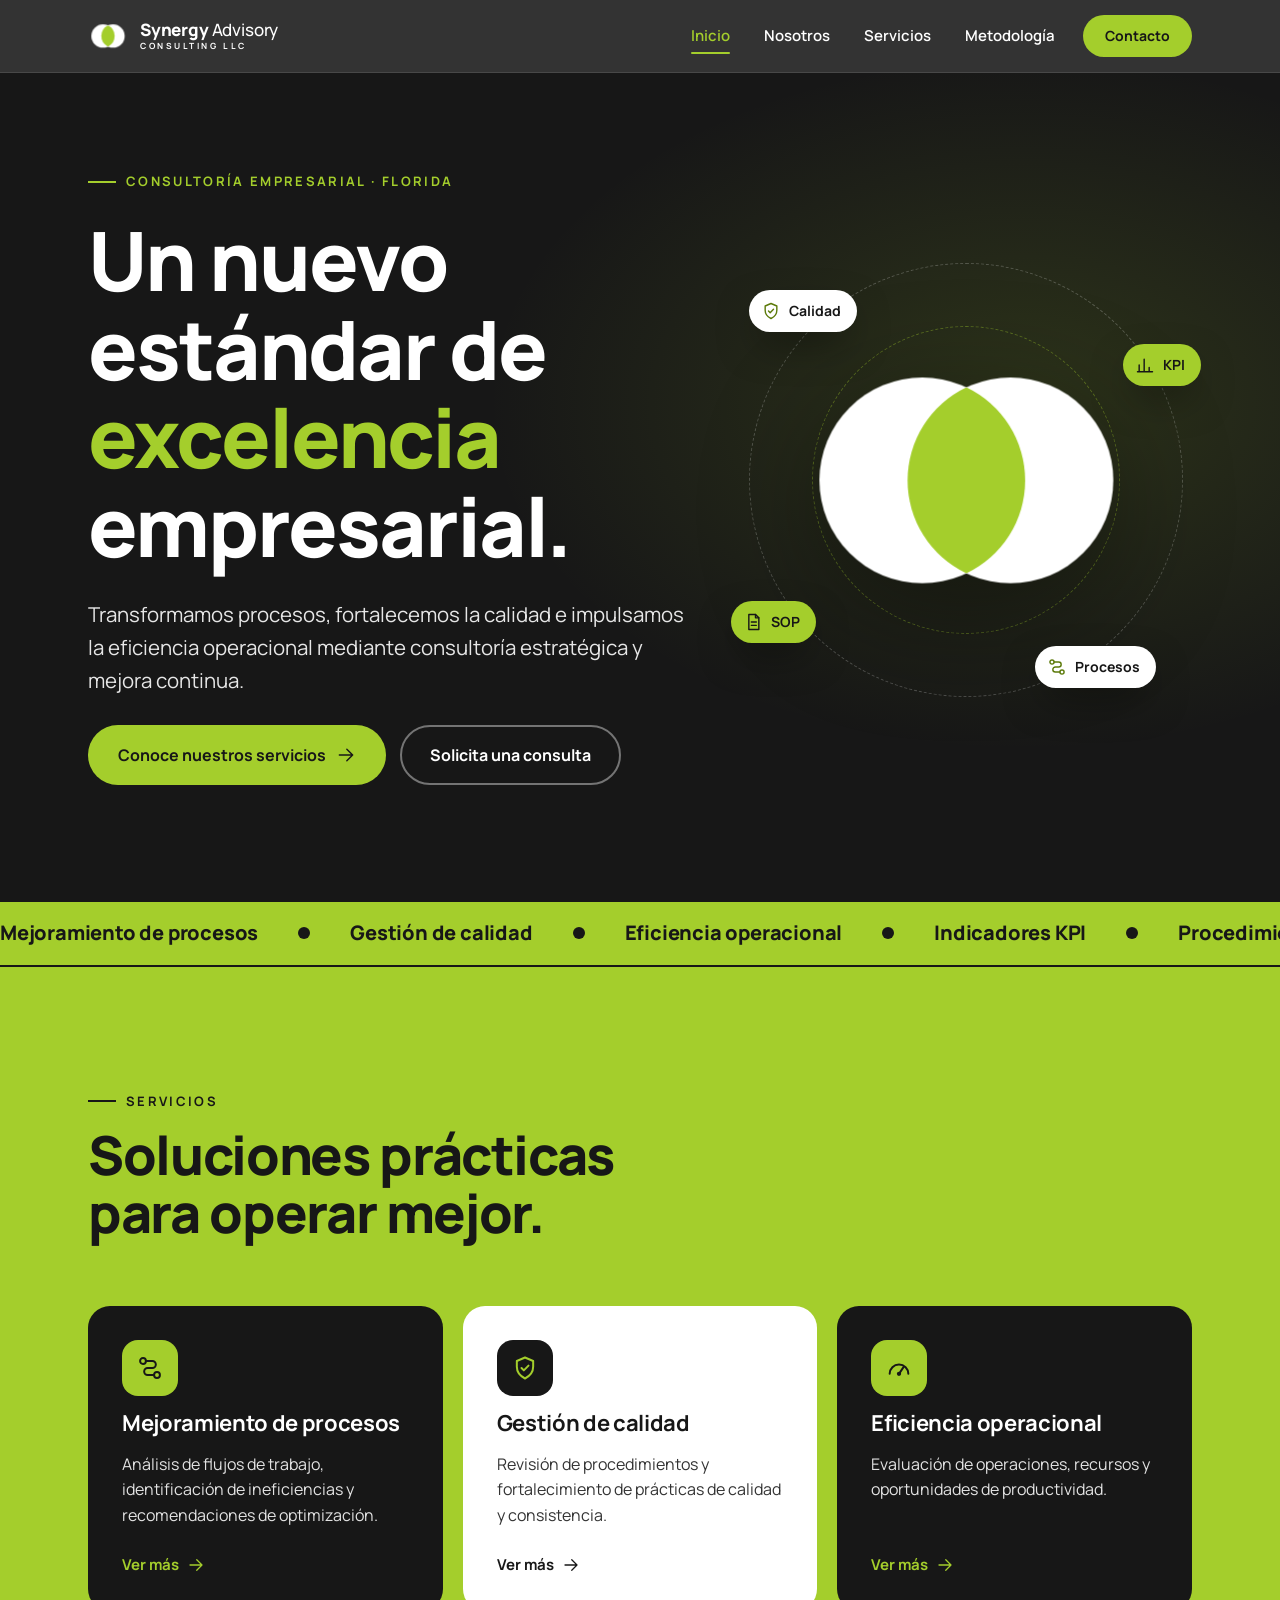
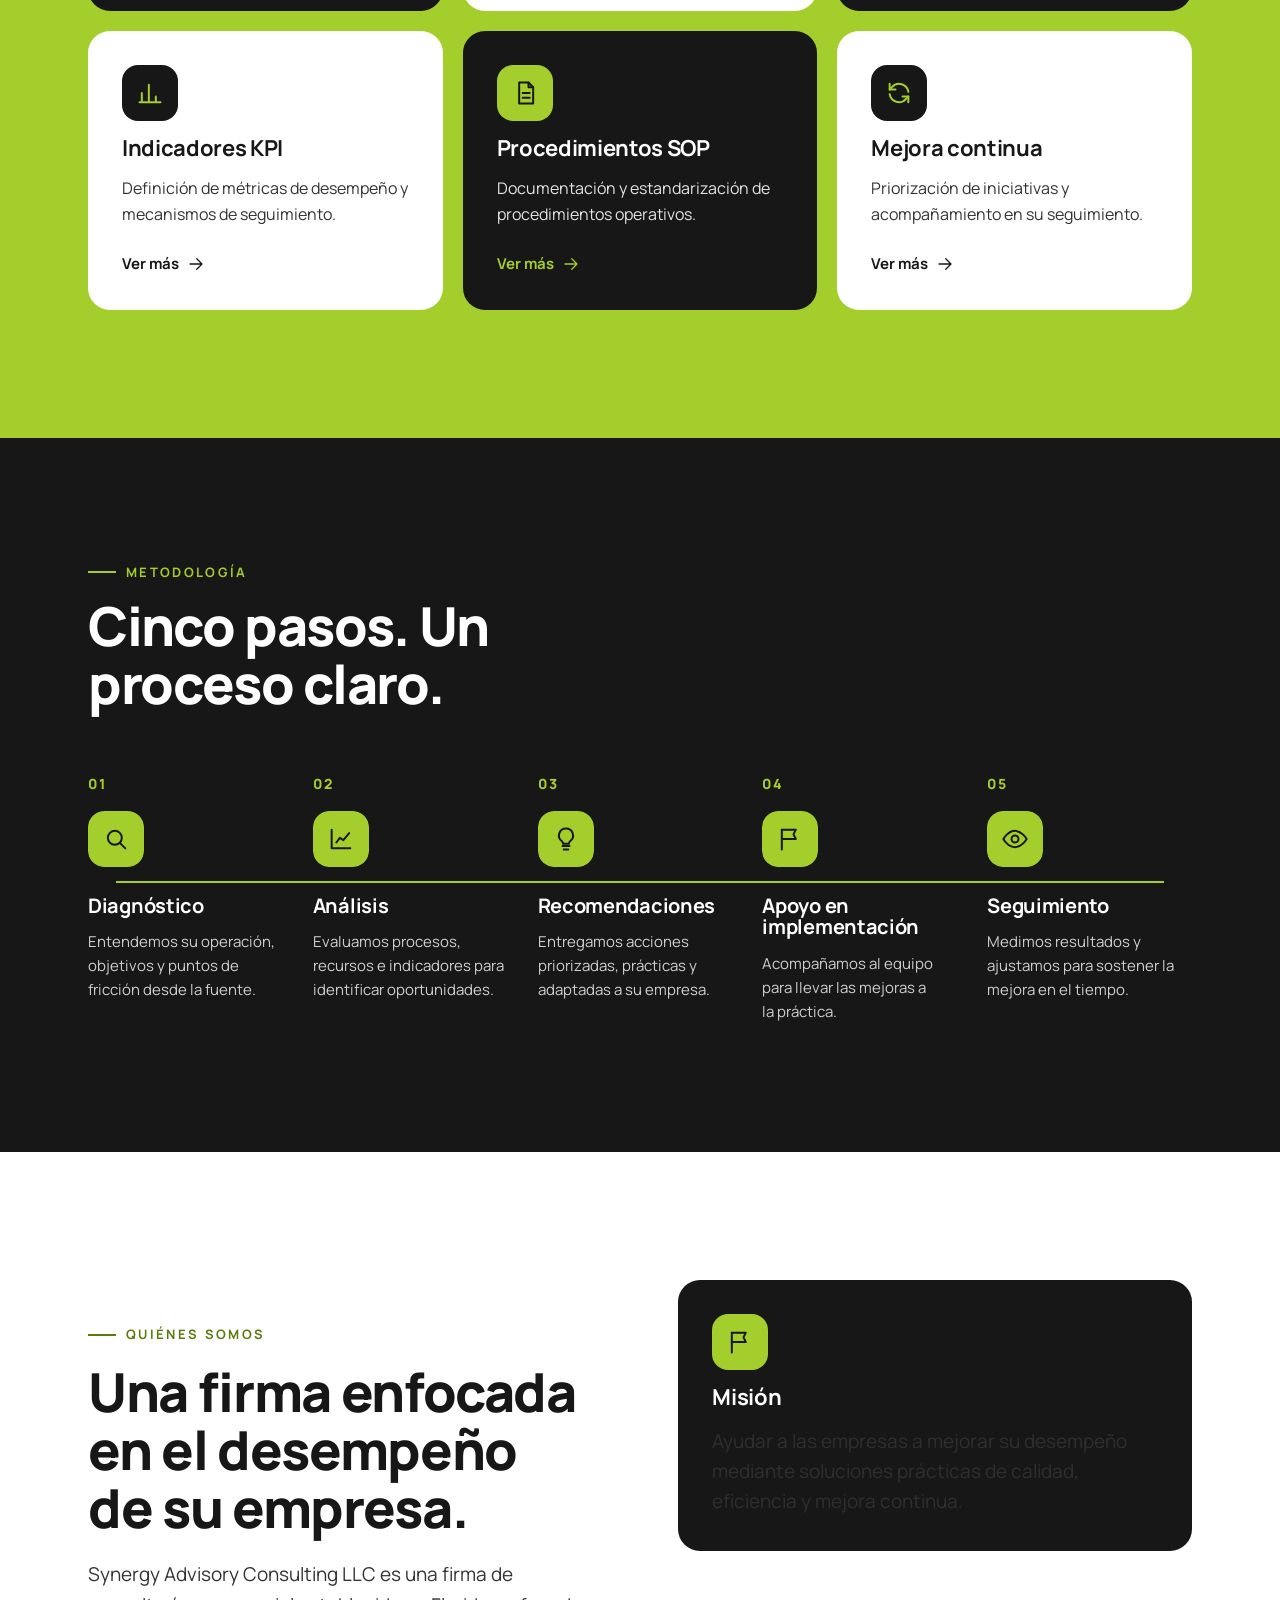
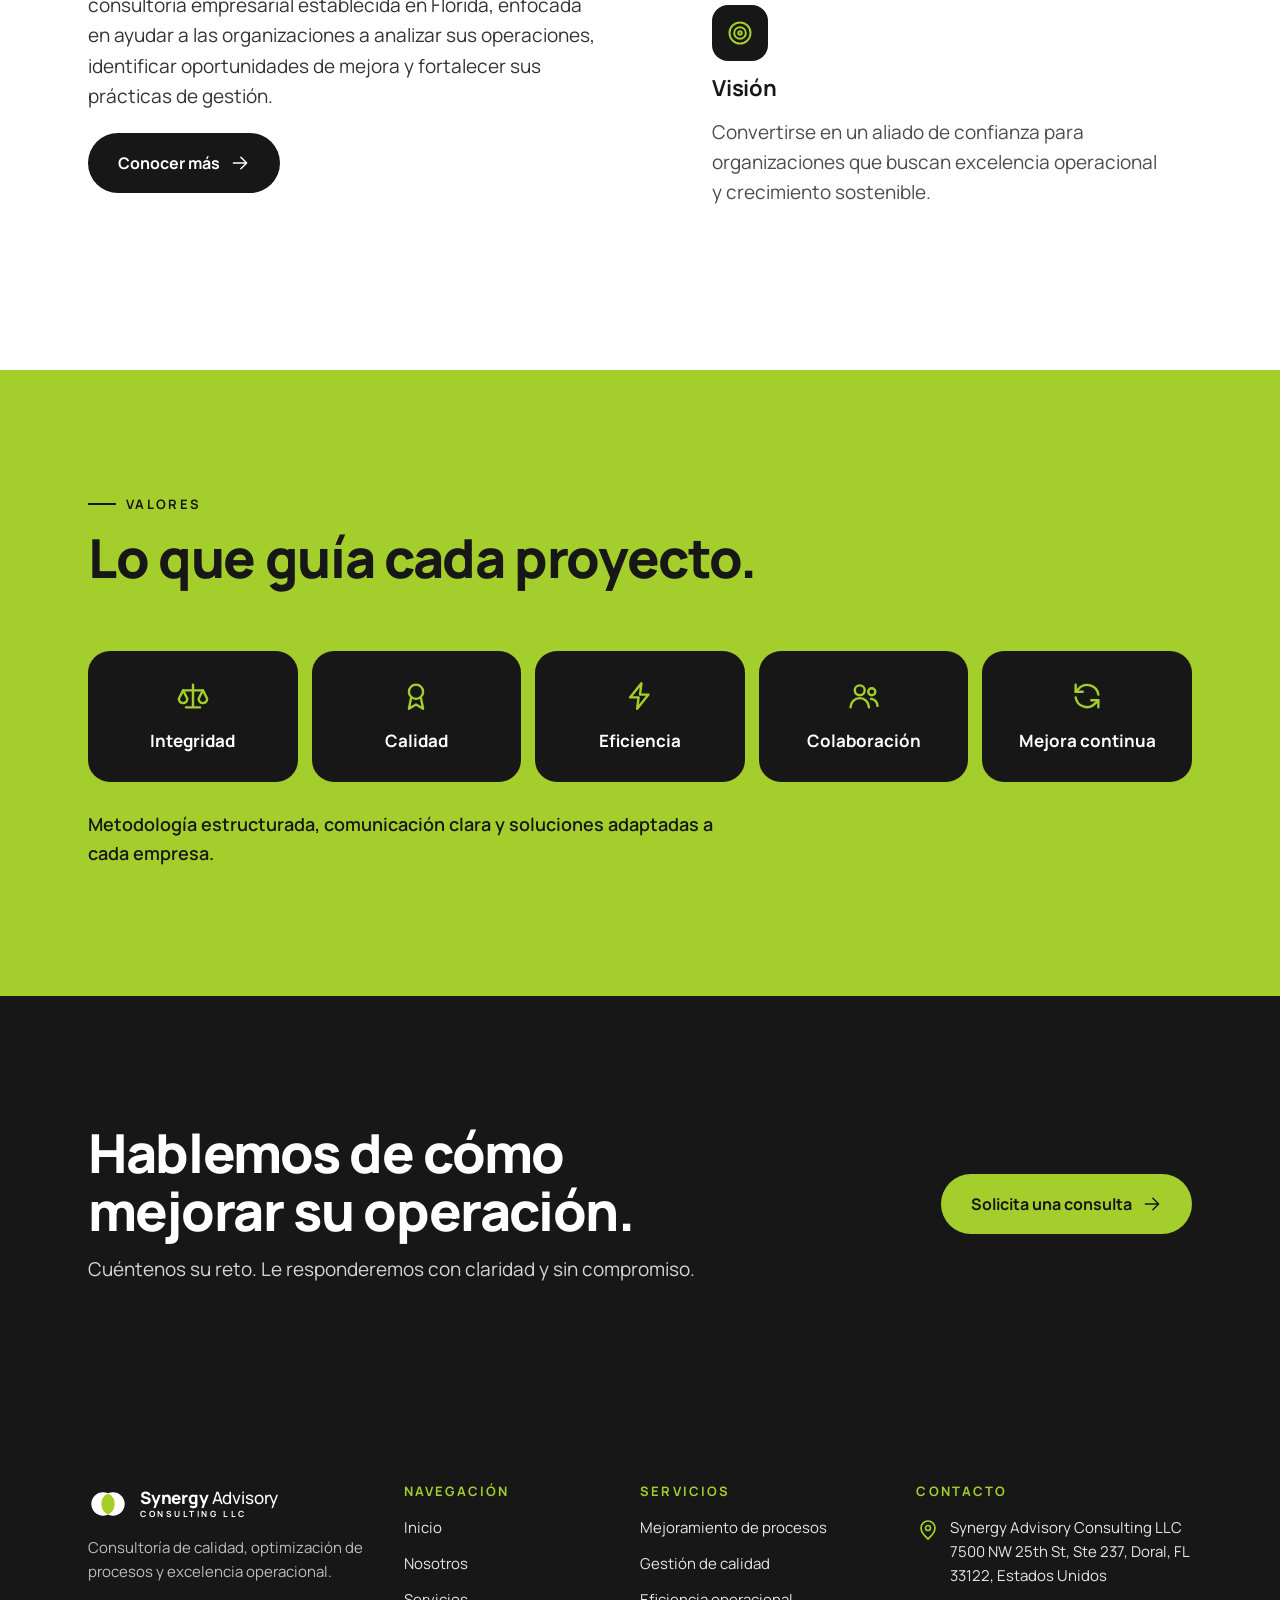
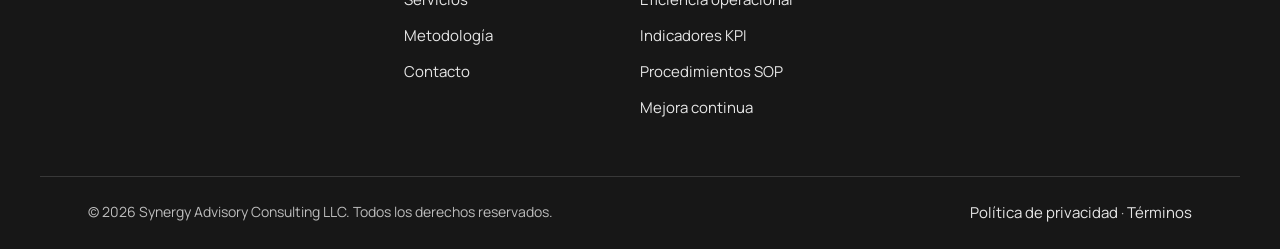
==== index.html @ b76e36ca "Add files via upload" ====
<!doctype html>
<html lang="es"><head><meta charset="utf-8"><meta name="viewport" content="width=device-width,initial-scale=1">
<title>Synergy Advisory Consulting LLC | Consultoría de calidad y excelencia operacional</title><meta name="description" content="Consultoría empresarial en Florida: mejora de procesos, gestión de calidad, KPI, SOP y eficiencia operacional.">
<meta property="og:title" content="Synergy Advisory Consulting LLC | Consultoría de calidad y excelencia operacional"><meta property="og:description" content="Consultoría empresarial en Florida: mejora de procesos, gestión de calidad, KPI, SOP y eficiencia operacional."><meta property="og:type" content="website"><meta property="og:locale" content="es_US"><meta name="theme-color" content="#171717">
<link rel="icon" href="assets/favicon.svg" type="image/svg+xml">
<link rel="preconnect" href="https://fonts.googleapis.com"><link rel="preconnect" href="https://fonts.gstatic.com" crossorigin>
<link rel="stylesheet" href="https://fonts.googleapis.com/css2?family=Manrope:wght@400;500;600;700;800&display=swap">
<link rel="stylesheet" href="css/styles.css"><script type="application/ld+json">{"@context":"https://schema.org","@type":"ProfessionalService","name":"Synergy Advisory Consulting LLC","description":"Consultoría de calidad, optimización de procesos y excelencia operacional.","address":{"@type":"PostalAddress","streetAddress":"7500 NW 25th St, Ste 237","addressLocality":"Doral","addressRegion":"FL","postalCode":"33122","addressCountry":"US"}}</script></head>
<body><a class="skip" href="#main">Saltar al contenido</a><header class="hd" id="hd"><div class="wrap hd-in"><a class="brand" href="index.html" aria-label="Synergy Advisory Consulting — Inicio"><svg class="lg anim" viewBox="0 0 48 48" aria-hidden="true"><circle class="c1" cx="18" cy="24" r="14"/><circle class="c2" cx="30" cy="24" r="14"/><path class="lens" d="M24 11.35A14 14 0 0 1 24 36.65A14 14 0 0 1 24 11.35Z"/></svg><span class="bt"><b>Synergy <i>Advisory</i></b><small>CONSULTING LLC</small></span></a><nav class="nav" id="nav" aria-label="Principal"><a href="index.html" class="on" aria-current="page">Inicio</a><a href="nosotros.html">Nosotros</a><a href="servicios.html">Servicios</a><a href="metodologia.html">Metodología</a><a class="btn lime sm" href="contacto.html">Contacto</a></nav><button class="burger" id="burger" aria-label="Abrir menú" aria-expanded="false" aria-controls="nav"><span></span><span></span></button></div></header><main id="main">
<section class="hero"><div class="wrap hero-g"><div><span class="eyebrow rv">Consultoría empresarial · Florida</span><h1 class="rv" style="--d:80ms">Un nuevo estándar de <em>excelencia</em> empresarial.</h1><p class="lead rv" style="--d:160ms">Transformamos procesos, fortalecemos la calidad e impulsamos la eficiencia operacional mediante consultoría estratégica y mejora continua.</p><div class="btns rv" style="--d:240ms"><a class="btn lime" href="servicios.html">Conoce nuestros servicios <svg class="ic" viewBox="0 0 24 24" fill="none" stroke="currentColor" stroke-width="1.7" stroke-linecap="round" stroke-linejoin="round" aria-hidden="true"><path d="M4 12h16M13 5l7 7-7 7"/></svg></a><a class="btn line" href="contacto.html">Solicita una consulta</a></div></div>
<div class="stage" aria-hidden="true"><div class="ring r1"></div><div class="ring r2"></div><svg class="lg anim big" viewBox="0 0 48 48" aria-hidden="true"><circle class="c1" cx="18" cy="24" r="14"/><circle class="c2" cx="30" cy="24" r="14"/><path class="lens" d="M24 11.35A14 14 0 0 1 24 36.65A14 14 0 0 1 24 11.35Z"/></svg><span class="chip a"><svg class="ic" viewBox="0 0 24 24" fill="none" stroke="currentColor" stroke-width="1.7" stroke-linecap="round" stroke-linejoin="round" aria-hidden="true"><path d="M12 3l7 3v5c0 4.5-3 8-7 10-4-2-7-5.5-7-10V6z"/><path d="M9 12l2 2 4-4"/></svg>Calidad</span><span class="chip b"><svg class="ic" viewBox="0 0 24 24" fill="none" stroke="currentColor" stroke-width="1.7" stroke-linecap="round" stroke-linejoin="round" aria-hidden="true"><path d="M5 20v-8M11 20V5M17 20v-5M3 20h18"/></svg>KPI</span><span class="chip c"><svg class="ic" viewBox="0 0 24 24" fill="none" stroke="currentColor" stroke-width="1.7" stroke-linecap="round" stroke-linejoin="round" aria-hidden="true"><path d="M7 3h8l4 4v14H7z"/><path d="M15 3v4h4M10 12h6M10 16h6"/></svg>SOP</span><span class="chip d"><svg class="ic" viewBox="0 0 24 24" fill="none" stroke="currentColor" stroke-width="1.7" stroke-linecap="round" stroke-linejoin="round" aria-hidden="true"><circle cx="6" cy="6" r="2.5"/><circle cx="18" cy="18" r="2.5"/><path d="M8.5 6H14a3 3 0 0 1 0 6h-4a3 3 0 0 0 0 6h5.5"/></svg>Procesos</span></div></div></section>
<div class="marq" aria-hidden="true"><div class="mt"><span>Mejoramiento de procesos</span><span>Gestión de calidad</span><span>Eficiencia operacional</span><span>Indicadores KPI</span><span>Procedimientos SOP</span><span>Mejora continua</span><span>Mejoramiento de procesos</span><span>Gestión de calidad</span><span>Eficiencia operacional</span><span>Indicadores KPI</span><span>Procedimientos SOP</span><span>Mejora continua</span></div></div>
<section class="sec lime"><div class="wrap"><div class="sh"><span class="eyebrow ink rv">Servicios</span><h2 class="rv" style="--d:70ms">Soluciones prácticas para operar mejor.</h2></div><div class="grid"><a href="servicios.html#process" class="card k rv" style="--d:0ms"><span class="ibox"><svg class="ic" viewBox="0 0 24 24" fill="none" stroke="currentColor" stroke-width="1.7" stroke-linecap="round" stroke-linejoin="round" aria-hidden="true"><circle cx="6" cy="6" r="2.5"/><circle cx="18" cy="18" r="2.5"/><path d="M8.5 6H14a3 3 0 0 1 0 6h-4a3 3 0 0 0 0 6h5.5"/></svg></span><h3>Mejoramiento de procesos</h3><p>Análisis de flujos de trabajo, identificación de ineficiencias y recomendaciones de optimización.</p><span class="more">Ver más <svg class="ic" viewBox="0 0 24 24" fill="none" stroke="currentColor" stroke-width="1.7" stroke-linecap="round" stroke-linejoin="round" aria-hidden="true"><path d="M4 12h16M13 5l7 7-7 7"/></svg></span></a><a href="servicios.html#quality" class="card w rv" style="--d:70ms"><span class="ibox"><svg class="ic" viewBox="0 0 24 24" fill="none" stroke="currentColor" stroke-width="1.7" stroke-linecap="round" stroke-linejoin="round" aria-hidden="true"><path d="M12 3l7 3v5c0 4.5-3 8-7 10-4-2-7-5.5-7-10V6z"/><path d="M9 12l2 2 4-4"/></svg></span><h3>Gestión de calidad</h3><p>Revisión de procedimientos y fortalecimiento de prácticas de calidad y consistencia.</p><span class="more">Ver más <svg class="ic" viewBox="0 0 24 24" fill="none" stroke="currentColor" stroke-width="1.7" stroke-linecap="round" stroke-linejoin="round" aria-hidden="true"><path d="M4 12h16M13 5l7 7-7 7"/></svg></span></a><a href="servicios.html#efficiency" class="card k rv" style="--d:140ms"><span class="ibox"><svg class="ic" viewBox="0 0 24 24" fill="none" stroke="currentColor" stroke-width="1.7" stroke-linecap="round" stroke-linejoin="round" aria-hidden="true"><path d="M4 17a8 8 0 1 1 16 0"/><path d="M12 17l4-6"/><circle cx="12" cy="17" r="1"/></svg></span><h3>Eficiencia operacional</h3><p>Evaluación de operaciones, recursos y oportunidades de productividad.</p><span class="more">Ver más <svg class="ic" viewBox="0 0 24 24" fill="none" stroke="currentColor" stroke-width="1.7" stroke-linecap="round" stroke-linejoin="round" aria-hidden="true"><path d="M4 12h16M13 5l7 7-7 7"/></svg></span></a><a href="servicios.html#kpi" class="card w rv" style="--d:210ms"><span class="ibox"><svg class="ic" viewBox="0 0 24 24" fill="none" stroke="currentColor" stroke-width="1.7" stroke-linecap="round" stroke-linejoin="round" aria-hidden="true"><path d="M5 20v-8M11 20V5M17 20v-5M3 20h18"/></svg></span><h3>Indicadores KPI</h3><p>Definición de métricas de desempeño y mecanismos de seguimiento.</p><span class="more">Ver más <svg class="ic" viewBox="0 0 24 24" fill="none" stroke="currentColor" stroke-width="1.7" stroke-linecap="round" stroke-linejoin="round" aria-hidden="true"><path d="M4 12h16M13 5l7 7-7 7"/></svg></span></a><a href="servicios.html#sop" class="card k rv" style="--d:280ms"><span class="ibox"><svg class="ic" viewBox="0 0 24 24" fill="none" stroke="currentColor" stroke-width="1.7" stroke-linecap="round" stroke-linejoin="round" aria-hidden="true"><path d="M7 3h8l4 4v14H7z"/><path d="M15 3v4h4M10 12h6M10 16h6"/></svg></span><h3>Procedimientos SOP</h3><p>Documentación y estandarización de procedimientos operativos.</p><span class="more">Ver más <svg class="ic" viewBox="0 0 24 24" fill="none" stroke="currentColor" stroke-width="1.7" stroke-linecap="round" stroke-linejoin="round" aria-hidden="true"><path d="M4 12h16M13 5l7 7-7 7"/></svg></span></a><a href="servicios.html#loop" class="card w rv" style="--d:350ms"><span class="ibox"><svg class="ic" viewBox="0 0 24 24" fill="none" stroke="currentColor" stroke-width="1.7" stroke-linecap="round" stroke-linejoin="round" aria-hidden="true"><path d="M20 11a8 8 0 0 0-14-4L4 9"/><path d="M4 4v5h5"/><path d="M4 13a8 8 0 0 0 14 4l2-2"/><path d="M20 20v-5h-5"/></svg></span><h3>Mejora continua</h3><p>Priorización de iniciativas y acompañamiento en su seguimiento.</p><span class="more">Ver más <svg class="ic" viewBox="0 0 24 24" fill="none" stroke="currentColor" stroke-width="1.7" stroke-linecap="round" stroke-linejoin="round" aria-hidden="true"><path d="M4 12h16M13 5l7 7-7 7"/></svg></span></a></div></div></section>
<section class="sec ink"><div class="wrap"><div class="sh"><span class="eyebrow rv">Metodología</span><h2 class="rv" style="--d:70ms">Cinco pasos. Un proceso claro.</h2></div><ol class="steps"><li class="step rv" style="--d:0ms"><span class="sn">01</span><span class="ibox"><svg class="ic" viewBox="0 0 24 24" fill="none" stroke="currentColor" stroke-width="1.7" stroke-linecap="round" stroke-linejoin="round" aria-hidden="true"><circle cx="11" cy="11" r="6"/><path d="M20 20l-4.5-4.5"/></svg></span><h3>Diagnóstico</h3><p>Entendemos su operación, objetivos y puntos de fricción desde la fuente.</p></li><li class="step rv" style="--d:110ms"><span class="sn">02</span><span class="ibox"><svg class="ic" viewBox="0 0 24 24" fill="none" stroke="currentColor" stroke-width="1.7" stroke-linecap="round" stroke-linejoin="round" aria-hidden="true"><path d="M4 4v16h16"/><path d="M8 15l3-4 3 2 5-6"/></svg></span><h3>Análisis</h3><p>Evaluamos procesos, recursos e indicadores para identificar oportunidades.</p></li><li class="step rv" style="--d:220ms"><span class="sn">03</span><span class="ibox"><svg class="ic" viewBox="0 0 24 24" fill="none" stroke="currentColor" stroke-width="1.7" stroke-linecap="round" stroke-linejoin="round" aria-hidden="true"><path d="M9 18h6M10 21h4"/><path d="M12 3a6 6 0 0 0-3.5 10.9c.6.5 1 1.2 1 2.1h5c0-.9.4-1.6 1-2.1A6 6 0 0 0 12 3z"/></svg></span><h3>Recomendaciones</h3><p>Entregamos acciones priorizadas, prácticas y adaptadas a su empresa.</p></li><li class="step rv" style="--d:330ms"><span class="sn">04</span><span class="ibox"><svg class="ic" viewBox="0 0 24 24" fill="none" stroke="currentColor" stroke-width="1.7" stroke-linecap="round" stroke-linejoin="round" aria-hidden="true"><path d="M5 21V4"/><path d="M5 4h12l-2 4 2 4H5"/></svg></span><h3>Apoyo en implementación</h3><p>Acompañamos al equipo para llevar las mejoras a la práctica.</p></li><li class="step rv" style="--d:440ms"><span class="sn">05</span><span class="ibox"><svg class="ic" viewBox="0 0 24 24" fill="none" stroke="currentColor" stroke-width="1.7" stroke-linecap="round" stroke-linejoin="round" aria-hidden="true"><path d="M2 12s4-7 10-7 10 7 10 7-4 7-10 7S2 12 2 12z"/><circle cx="12" cy="12" r="3"/></svg></span><h3>Seguimiento</h3><p>Medimos resultados y ajustamos para sostener la mejora en el tiempo.</p></li></ol></div></section>
<section class="sec"><div class="wrap two"><div><span class="eyebrow dark rv">Quiénes somos</span><h2 class="rv" style="--d:70ms">Una firma enfocada en el desempeño de su empresa.</h2><p class="rv" style="--d:140ms">Synergy Advisory Consulting LLC es una firma de consultoría empresarial establecida en Florida, enfocada en ayudar a las organizaciones a analizar sus operaciones, identificar oportunidades de mejora y fortalecer sus prácticas de gestión.</p><a class="btn ink rv" style="--d:200ms" href="nosotros.html">Conocer más <svg class="ic" viewBox="0 0 24 24" fill="none" stroke="currentColor" stroke-width="1.7" stroke-linecap="round" stroke-linejoin="round" aria-hidden="true"><path d="M4 12h16M13 5l7 7-7 7"/></svg></a></div>
<div class="mv"><div class="card k rv"><span class="ibox"><svg class="ic" viewBox="0 0 24 24" fill="none" stroke="currentColor" stroke-width="1.7" stroke-linecap="round" stroke-linejoin="round" aria-hidden="true"><path d="M5 21V4"/><path d="M5 4h12l-2 4 2 4H5"/></svg></span><h3>Misión</h3><p>Ayudar a las empresas a mejorar su desempeño mediante soluciones prácticas de calidad, eficiencia y mejora continua.</p></div><div class="card w rv" style="--d:100ms"><span class="ibox"><svg class="ic" viewBox="0 0 24 24" fill="none" stroke="currentColor" stroke-width="1.7" stroke-linecap="round" stroke-linejoin="round" aria-hidden="true"><circle cx="12" cy="12" r="9"/><circle cx="12" cy="12" r="5"/><circle cx="12" cy="12" r="1.5"/></svg></span><h3>Visión</h3><p>Convertirse en un aliado de confianza para organizaciones que buscan excelencia operacional y crecimiento sostenible.</p></div></div></div></section>
<section class="sec lime"><div class="wrap"><div class="sh"><span class="eyebrow ink rv">Valores</span><h2 class="rv" style="--d:70ms">Lo que guía cada proyecto.</h2></div><div class="vals"><div class="val rv" style="--d:0ms"><svg class="ic" viewBox="0 0 24 24" fill="none" stroke="currentColor" stroke-width="1.7" stroke-linecap="round" stroke-linejoin="round" aria-hidden="true"><path d="M12 4v16M7 20h10M5 8h14"/><path d="M5 8l-3 6a3 3 0 0 0 6 0zM19 8l-3 6a3 3 0 0 0 6 0z"/></svg><span>Integridad</span></div><div class="val rv" style="--d:70ms"><svg class="ic" viewBox="0 0 24 24" fill="none" stroke="currentColor" stroke-width="1.7" stroke-linecap="round" stroke-linejoin="round" aria-hidden="true"><circle cx="12" cy="9" r="5"/><path d="M8.5 13.5L7 21l5-3 5 3-1.5-7.5"/></svg><span>Calidad</span></div><div class="val rv" style="--d:140ms"><svg class="ic" viewBox="0 0 24 24" fill="none" stroke="currentColor" stroke-width="1.7" stroke-linecap="round" stroke-linejoin="round" aria-hidden="true"><path d="M13 3L5 13h6l-1 8 8-10h-6z"/></svg><span>Eficiencia</span></div><div class="val rv" style="--d:210ms"><svg class="ic" viewBox="0 0 24 24" fill="none" stroke="currentColor" stroke-width="1.7" stroke-linecap="round" stroke-linejoin="round" aria-hidden="true"><circle cx="9" cy="8" r="3.5"/><path d="M2.5 20a6.5 6.5 0 0 1 13 0"/><circle cx="17.5" cy="9" r="2.5"/><path d="M17 14a5 5 0 0 1 4.5 5"/></svg><span>Colaboración</span></div><div class="val rv" style="--d:280ms"><svg class="ic" viewBox="0 0 24 24" fill="none" stroke="currentColor" stroke-width="1.7" stroke-linecap="round" stroke-linejoin="round" aria-hidden="true"><path d="M20 11a8 8 0 0 0-14-4L4 9"/><path d="M4 4v5h5"/><path d="M4 13a8 8 0 0 0 14 4l2-2"/><path d="M20 20v-5h-5"/></svg><span>Mejora continua</span></div></div><p class="note rv">Metodología estructurada, comunicación clara y soluciones adaptadas a cada empresa.</p></div></section><section class="sec ink"><div class="wrap cta"><div><h2 class="rv">Hablemos de cómo mejorar su operación.</h2><p class="rv" style="--d:80ms">Cuéntenos su reto. Le responderemos con claridad y sin compromiso.</p></div><a class="btn lime rv" style="--d:140ms" href="contacto.html">Solicita una consulta <svg class="ic" viewBox="0 0 24 24" fill="none" stroke="currentColor" stroke-width="1.7" stroke-linecap="round" stroke-linejoin="round" aria-hidden="true"><path d="M4 12h16M13 5l7 7-7 7"/></svg></a></div></section></main><footer class="ft"><div class="wrap ft-g"><div><a class="brand" href="index.html"><svg class="lg " viewBox="0 0 48 48" aria-hidden="true"><circle class="c1" cx="18" cy="24" r="14"/><circle class="c2" cx="30" cy="24" r="14"/><path class="lens" d="M24 11.35A14 14 0 0 1 24 36.65A14 14 0 0 1 24 11.35Z"/></svg><span class="bt"><b>Synergy <i>Advisory</i></b><small>CONSULTING LLC</small></span></a><p>Consultoría de calidad, optimización de procesos y excelencia operacional.</p></div><div><h4>Navegación</h4><a href="index.html">Inicio</a><a href="nosotros.html">Nosotros</a><a href="servicios.html">Servicios</a><a href="metodologia.html">Metodología</a><a href="contacto.html">Contacto</a></div><div><h4>Servicios</h4><a href="servicios.html#process">Mejoramiento de procesos</a><a href="servicios.html#quality">Gestión de calidad</a><a href="servicios.html#efficiency">Eficiencia operacional</a><a href="servicios.html#kpi">Indicadores KPI</a><a href="servicios.html#sop">Procedimientos SOP</a><a href="servicios.html#loop">Mejora continua</a></div><div><h4>Contacto</h4><p class="addr"><svg class="ic" viewBox="0 0 24 24" fill="none" stroke="currentColor" stroke-width="1.7" stroke-linecap="round" stroke-linejoin="round" aria-hidden="true"><path d="M12 21s7-6.2 7-11a7 7 0 0 0-14 0c0 4.8 7 11 7 11z"/><circle cx="12" cy="10" r="2.5"/></svg><span>Synergy Advisory Consulting LLC<br>7500 NW 25th St, Ste 237, Doral, FL 33122, Estados Unidos</span></p><!-- Agregar aquí teléfono y correo corporativo cuando estén confirmados --></div></div><div class="wrap ft-b"><span>© <span id="yr">2026</span> Synergy Advisory Consulting LLC. Todos los derechos reservados.</span><span><a href="privacidad.html">Política de privacidad</a> · <a href="terminos.html">Términos</a></span></div></footer><script src="js/main.js" defer></script></body></html>
---- css/styles.css ----
:root{--lime:#A4CE2C;--ink:#171717;--soft:#F3F5EA;--r:22px;--e:cubic-bezier(.2,.7,.2,1)}
*{box-sizing:border-box}html{scroll-behavior:smooth;scroll-padding-top:84px}
body{margin:0;font:400 17px/1.6 Manrope,system-ui,sans-serif;color:var(--ink);background:#fff;-webkit-font-smoothing:antialiased}
img,svg{display:block;max-width:100%}a{color:var(--ink);text-decoration-color:var(--lime)}a:hover{color:#5c7a0a}
h1,h2,h3,h4{margin:0;line-height:1.08;letter-spacing:-.025em;text-wrap:balance}p{margin:0;text-wrap:pretty}
h1{font-size:clamp(40px,6.4vw,84px);font-weight:800}h2{font-size:clamp(30px,4.2vw,54px);font-weight:800}h3{font-size:22px;font-weight:700;letter-spacing:-.015em}
.wrap{max-width:1200px;margin:0 auto;padding:0 clamp(20px,4vw,48px)}
.skip{position:absolute;left:-999px;top:8px;background:var(--lime);padding:10px 16px;border-radius:8px;z-index:100}.skip:focus{left:8px}
.ic{width:24px;height:24px;flex:none}
/* header */
.hd{position:sticky;top:0;z-index:50;background:rgba(23,23,23,.88);backdrop-filter:blur(14px);-webkit-backdrop-filter:blur(14px);border-bottom:1px solid rgba(255,255,255,.1);transition:background .3s}
.hd.s{background:rgba(23,23,23,.97)}
.hd-in{display:flex;align-items:center;justify-content:space-between;height:72px}
.brand{display:flex;align-items:center;gap:12px;text-decoration:none;color:#fff}.brand:hover{color:#fff}
.brand .lg{width:40px;height:40px}.bt{display:flex;flex-direction:column;gap:4px}
.bt b{font-size:17px;font-weight:800;line-height:1;letter-spacing:-.01em}.bt b i{font-style:normal;font-weight:500}
.bt small{font-size:8.5px;font-weight:700;letter-spacing:.3em;line-height:1}
.nav{display:flex;align-items:center;gap:6px}
.nav a:not(.btn){color:#fff;text-decoration:none;font-weight:600;font-size:15px;padding:8px 14px;border-radius:99px;position:relative;transition:background .2s,color .2s}
.nav a:not(.btn):hover{background:rgba(255,255,255,.1);color:#fff}
.nav a.on{color:var(--lime)}.nav a.on::after{content:"";position:absolute;left:14px;right:14px;bottom:2px;height:2px;background:var(--lime);border-radius:2px}
.nav .btn{margin-left:8px}
.burger{display:none;width:44px;height:44px;border:0;background:transparent;cursor:pointer;position:relative}
.burger span{position:absolute;left:11px;right:11px;height:2px;background:#fff;border-radius:2px;transition:transform .3s var(--e),top .3s var(--e)}
.burger span:first-child{top:18px}.burger span:last-child{top:25px}
.burger[aria-expanded=true] span:first-child{top:21px;transform:rotate(45deg)}.burger[aria-expanded=true] span:last-child{top:21px;transform:rotate(-45deg)}
/* logo anim */
.lg{overflow:visible}.lg circle{fill:currentColor}.lg .lens{fill:var(--lime)}
.brand .lg{color:#fff}.lg .c1,.lg .c2,.lg .lens{transition:transform .5s var(--e)}
.brand:hover .c1{transform:translateX(-2px)}.brand:hover .c2{transform:translateX(2px)}.brand:hover .lens{transform:scaleX(1.35);transform-origin:24px 24px}
.lg.anim .c1{animation:c1 1.2s var(--e) both}.lg.anim .c2{animation:c2 1.2s var(--e) both}.lg.anim .lens{animation:lens 1s .8s var(--e) both;transform-origin:24px 24px}
@keyframes c1{from{transform:translateX(-14px);opacity:0}to{transform:none;opacity:1}}
@keyframes c2{from{transform:translateX(14px);opacity:0}to{transform:none;opacity:1}}
@keyframes lens{from{transform:scale(0);opacity:0}to{transform:none;opacity:1}}
/* buttons */
.btn{display:inline-flex;align-items:center;gap:10px;font:700 16px/1 Manrope,sans-serif;padding:18px 28px;border-radius:99px;border:2px solid transparent;text-decoration:none;cursor:pointer;transition:transform .25s var(--e),background .2s,color .2s,box-shadow .25s}
.btn .ic{width:20px;height:20px;transition:transform .25s var(--e)}.btn:hover .ic{transform:translateX(4px)}.btn:hover{transform:translateY(-2px)}
.btn.lime{background:var(--lime);color:var(--ink)}.btn.lime:hover{background:#b6df3e;color:var(--ink);box-shadow:0 10px 30px -8px rgba(164,206,44,.7)}
.btn.ink{background:var(--ink);color:#fff}.btn.ink:hover{background:#2c2c2c;color:#fff}
.btn.line{border-color:rgba(255,255,255,.4);color:#fff}.btn.line:hover{border-color:var(--lime);color:var(--lime)}
.btn.sm{padding:12px 20px;font-size:14px}
:focus-visible{outline:3px solid var(--lime);outline-offset:3px}.sec.lime :focus-visible,.card.w :focus-visible{outline-color:var(--ink)}
/* sections */
.sec{padding:clamp(72px,10vw,128px) 0}.sec.ink{background:var(--ink);color:#fff}.sec.lime{background:var(--lime)}
.sh{display:flex;flex-direction:column;gap:18px;margin-bottom:clamp(36px,5vw,64px);max-width:760px}
.eyebrow{display:inline-flex;align-items:center;gap:10px;font:700 13px/1 Manrope;letter-spacing:.18em;text-transform:uppercase;color:var(--lime)}
.eyebrow::before{content:"";width:28px;height:2px;background:currentColor}.eyebrow.ink{color:var(--ink)}.eyebrow.dark{color:#5c7a0a}
.lead{font-size:clamp(18px,1.6vw,22px);max-width:640px;opacity:.9}
/* hero */
.hero{background:var(--ink);color:#fff;overflow:hidden;position:relative}
.hero::before{content:"";position:absolute;inset:0;background:radial-gradient(60% 60% at 80% 40%,rgba(164,206,44,.16),transparent 70%)}
.hero-g{position:relative;display:grid;grid-template-columns:1.15fr .85fr;gap:40px;align-items:center;padding-top:clamp(56px,8vw,112px);padding-bottom:clamp(64px,9vw,120px)}
.hero-g>div:first-child{display:flex;flex-direction:column;gap:28px;align-items:flex-start}
.hero h1 em{font-style:normal;color:var(--lime)}.hero .lead{color:#e6e6e6}
.btns{display:flex;flex-wrap:wrap;gap:14px}
.stage{position:relative;aspect-ratio:1;width:100%;max-width:480px;justify-self:center;display:grid;place-items:center}
.lg.big{width:78%;height:auto;color:#fff;filter:drop-shadow(0 30px 60px rgba(0,0,0,.4));animation:bob 7s ease-in-out 2s infinite}
@keyframes bob{50%{transform:translateY(-10px)}}
.ring{position:absolute;border-radius:50%;border:1.5px dashed rgba(255,255,255,.22)}
.r1{inset:2%;animation:spin 60s linear infinite}.r2{inset:16%;border-color:rgba(164,206,44,.4);animation:spin 40s linear infinite reverse}
@keyframes spin{to{transform:rotate(360deg)}}
.chip{position:absolute;display:flex;align-items:center;gap:8px;background:#fff;color:var(--ink);font:700 14px/1 Manrope;padding:11px 16px 11px 12px;border-radius:99px;box-shadow:0 16px 40px -10px rgba(0,0,0,.5);animation:fl 6s ease-in-out infinite,pop .6s var(--e) both}
.chip .ic{width:20px;height:20px;color:#5c7a0a}
.chip.a{top:8%;left:2%;animation-delay:0s,1.6s}.chip.b{top:20%;right:-2%;background:var(--lime);animation-delay:-2s,1.8s}.chip.b .ic{color:var(--ink)}
.chip.c{bottom:14%;left:-2%;background:var(--lime);animation-delay:-4s,2s}.chip.c .ic{color:var(--ink)}.chip.d{bottom:4%;right:8%;animation-delay:-1s,2.2s}
@keyframes fl{50%{transform:translateY(-12px)}}@keyframes pop{from{opacity:0;scale:.6}}
/* marquee */
.marq{background:var(--lime);overflow:hidden;white-space:nowrap;padding:18px 0;border-block:2px solid var(--ink)}
.mt{display:inline-flex;animation:mq 38s linear infinite}.marq:hover .mt{animation-play-state:paused}
.mt span{font:800 20px/1 Manrope;letter-spacing:-.01em;display:inline-flex;align-items:center;padding-right:40px}
.mt span::after{content:"";width:12px;height:12px;border-radius:50%;background:var(--ink);margin-left:40px}
@keyframes mq{to{transform:translateX(-50%)}}
/* cards */
.grid{display:grid;grid-template-columns:repeat(auto-fit,minmax(min(100%,300px),1fr));gap:20px}
.card{display:flex;flex-direction:column;gap:16px;padding:34px;border-radius:var(--r);text-decoration:none;transition:transform .4s var(--e),box-shadow .4s var(--e)}
.card.k{background:var(--ink);color:#fff}.card.w{background:#fff;color:var(--ink)}.card.lm{background:var(--lime);color:var(--ink)}
a.card:hover{transform:translateY(-8px);box-shadow:0 26px 50px -20px rgba(0,0,0,.45)}.card.k:hover{color:#fff}.card.w:hover{color:var(--ink)}
.card p{font-size:16px;opacity:.88}
.ibox{display:grid;place-items:center;width:56px;height:56px;border-radius:16px;background:var(--lime);color:var(--ink);flex:none;transition:transform .4s var(--e)}
.card.lm .ibox{background:var(--ink);color:var(--lime)}.card.w .ibox{background:var(--ink);color:var(--lime)}
a.card:hover .ibox{transform:rotate(-8deg) scale(1.08)}
.ibox .ic{width:28px;height:28px}
.more{display:inline-flex;align-items:center;gap:8px;font-weight:700;font-size:15px;margin-top:auto;padding-top:8px;color:inherit;text-decoration:none}
.card.k .more{color:var(--lime)}.more .ic{width:18px;height:18px;transition:transform .25s}a.card:hover .more .ic,.more:hover .ic{transform:translateX(5px)}
/* steps */
.steps{list-style:none;margin:0;padding:0;display:grid;grid-template-columns:repeat(5,1fr);gap:20px;position:relative;counter-reset:s}
.steps::before{content:"";position:absolute;left:28px;right:28px;top:104px;height:2px;background:rgba(255,255,255,.18)}
.steps::after{content:"";position:absolute;left:28px;top:104px;height:2px;width:calc(100% - 56px);background:var(--lime);transform:scaleX(0);transform-origin:left;transition:transform 1.8s .4s var(--e)}
.steps.in::after{transform:scaleX(1)}
.step{position:relative;display:flex;flex-direction:column;gap:14px}
.sn{font:800 14px/1 Manrope;letter-spacing:.14em;color:var(--lime)}
.step .ibox{position:relative;z-index:1;margin:6px 0 14px;outline:6px solid var(--ink)}.step h3{font-size:20px}.step p{font-size:15px;color:#cfcfcf}
/* two col */
.two{display:grid;grid-template-columns:1fr 1fr;gap:clamp(32px,6vw,80px);align-items:center}
.two>div:first-child{display:flex;flex-direction:column;gap:22px;align-items:flex-start}.two p{font-size:19px;color:#333}.mv{display:grid;gap:20px}
.mv2{display:grid;grid-template-columns:repeat(auto-fit,minmax(min(100%,340px),1fr));gap:20px}.mv2 .card{padding:44px}.mv2 .card p{font-size:20px}
.mv2 .card.w{background:var(--soft)}
/* values */
.vals{display:grid;grid-template-columns:repeat(5,1fr);gap:14px}
.val{display:flex;flex-direction:column;align-items:center;gap:14px;text-align:center;padding:28px 12px;border-radius:var(--r);background:var(--ink);color:#fff;font-weight:700;transition:transform .35s var(--e)}
.val:hover{transform:translateY(-6px)}.val .ic{width:34px;height:34px;color:var(--lime)}
.vals.dk .val{background:#262626}.diff{margin-top:20px}
.note{margin-top:28px;font-weight:600;font-size:18px;max-width:640px}
/* page head */
.ph{padding:clamp(64px,9vw,120px) 0 clamp(56px,7vw,96px)}.ph .wrap{display:flex;flex-direction:column;gap:22px;align-items:flex-start}.ph h1{max-width:900px}
/* services page */
.sv{display:grid;gap:20px}
.sv-r{display:grid;grid-template-columns:auto 1fr 1fr;gap:clamp(20px,4vw,56px);align-items:center;padding:clamp(28px,4vw,48px);border-radius:28px;scroll-margin-top:90px}
.sv-r.k{background:var(--ink);color:#fff}.sv-r.w{background:var(--soft)}
.sv-h{display:flex;flex-direction:column;gap:16px;align-items:flex-start}.sv-r .sn{color:#5c7a0a}.sv-r.k .sn{color:var(--lime)}
.sv-r.w .ibox{background:var(--ink);color:var(--lime)}
.sv-r h2{font-size:clamp(26px,3vw,38px);margin-bottom:12px}.sv-r p{opacity:.88}
.sv-r ul{list-style:none;margin:0;padding:0;display:grid;gap:12px}
.sv-r li{display:flex;gap:12px;align-items:center;font-weight:600}.sv-r li .ic{width:22px;height:22px;padding:3px;border-radius:50%;background:var(--lime);color:var(--ink)}
/* timeline */
.tl{display:grid;gap:16px;max-width:860px;position:relative}
.tl-i{display:grid;grid-template-columns:auto auto 1fr;gap:clamp(16px,3vw,32px);align-items:center;padding:clamp(24px,3vw,36px);border-radius:var(--r)}
.tl-i.k{background:var(--ink);color:#fff}.tl-i.w{background:var(--soft)}.tl-i.k .sn{color:var(--lime)}.tl-i.w .sn{color:#5c7a0a}
.tl-i .sn{font-size:clamp(28px,4vw,44px);letter-spacing:-.02em;min-width:2ch}.tl-i.w .ibox{background:var(--ink);color:var(--lime)}.tl-i p{margin-top:6px;opacity:.88}
/* cta */
.cta{display:flex;align-items:center;justify-content:space-between;gap:32px;flex-wrap:wrap}.cta div{display:flex;flex-direction:column;gap:14px;max-width:640px}.cta p{color:#d6d6d6;font-size:19px}
/* contact */
.cg{display:grid;grid-template-columns:1.3fr .8fr;gap:clamp(24px,5vw,64px);align-items:start}
.form{display:grid;gap:18px}.row{display:grid;grid-template-columns:1fr 1fr;gap:18px}
.form label{display:grid;gap:8px;font-weight:700;font-size:14px}
.form input:not([type=checkbox]),.form select,.form textarea{font:500 16px Manrope,sans-serif;padding:15px 16px;border:2px solid #d9d9d9;border-radius:14px;background:#fff;color:var(--ink);width:100%;transition:border-color .2s,box-shadow .2s}
.form input:focus,.form select:focus,.form textarea:focus{outline:0;border-color:var(--ink);box-shadow:0 0 0 4px rgba(164,206,44,.5)}
.form .invalid{border-color:#c0392b!important}
.chk{display:flex!important;grid-template-columns:none;gap:12px!important;align-items:flex-start;font-weight:500!important;font-size:15px!important}
.chk input{width:20px;height:20px;accent-color:var(--ink);margin-top:3px;flex:none}.hp{position:absolute;left:-9999px}
.form .btn{justify-self:start}.form .btn[disabled]{opacity:.6;pointer-events:none}
.msg{font-weight:700;min-height:24px}.msg.ok{color:#3d5a00}.msg.err{color:#b3261e}
.info{display:grid;gap:16px;position:sticky;top:96px}
/* legal */
.legal{max-width:760px;display:grid;gap:14px}.legal h2{font-size:34px;margin-bottom:8px}.legal h3{margin-top:14px}.note2{margin-top:24px;font-size:14px;color:#666}
/* footer */
.ft{background:var(--ink);color:#fff;padding-top:72px}
.ft-g{display:grid;grid-template-columns:1.4fr 1fr 1.2fr 1.4fr;gap:40px;padding-bottom:56px}
.ft-g>div{display:flex;flex-direction:column;gap:12px;align-items:flex-start}.ft-g p{color:#bdbdbd;font-size:15px;max-width:300px}
.ft h4{font-size:13px;letter-spacing:.16em;text-transform:uppercase;color:var(--lime);margin-bottom:6px}
.ft a:not(.brand){color:#e6e6e6;text-decoration:none;font-size:15px}.ft a:not(.brand):hover{color:var(--lime)}
.ft .brand .lg{color:#fff}.addr{display:flex;gap:10px;color:#e6e6e6!important}.addr .ic{color:var(--lime);margin-top:2px}
.ft-b{display:flex;justify-content:space-between;gap:12px;flex-wrap:wrap;padding-block:24px;border-top:1px solid rgba(255,255,255,.14);font-size:14px;color:#bdbdbd}
/* reveal */
.rv{opacity:0;transform:translateY(26px);transition:opacity .8s var(--e) var(--d,0ms),transform .8s var(--e) var(--d,0ms)}.rv.in{opacity:1;transform:none}
a.card.rv.in{transition:opacity .8s var(--e) var(--d,0ms),transform .4s var(--e),box-shadow .4s var(--e)}
@media(max-width:980px){
.hero-g,.two,.cg{grid-template-columns:1fr}.stage{max-width:380px}
.steps{grid-template-columns:1fr;gap:28px;padding-left:4px}.steps::before,.steps::after{left:32px;right:auto;top:30px;bottom:30px;height:auto;width:2px}.steps::after{transform:scaleY(0);transform-origin:top;width:2px}.steps.in::after{transform:scaleY(1)}
.step{display:grid;grid-template-columns:auto 1fr;column-gap:20px;row-gap:6px}.step .ibox{grid-row:1/4;margin:0}.step .sn{order:-1}
.vals{grid-template-columns:repeat(auto-fit,minmax(150px,1fr))}.sv-r{grid-template-columns:1fr}.sv-h{flex-direction:row;align-items:center;justify-content:space-between;width:100%}
.ft-g{grid-template-columns:1fr 1fr}.info{position:static}
.burger{display:block}.nav{position:fixed;inset:72px 0 auto 0;flex-direction:column;align-items:stretch;gap:4px;background:var(--ink);padding:16px 20px 28px;border-bottom:1px solid rgba(255,255,255,.12);transform:translateY(-12px);opacity:0;visibility:hidden;transition:.3s var(--e)}
.nav.open{transform:none;opacity:1;visibility:visible}.nav a:not(.btn){font-size:20px;padding:14px 12px;border-radius:12px}.nav a.on::after{display:none}.nav .btn{margin:12px 0 0;justify-content:center;padding:18px;font-size:16px}}
@media(max-width:600px){.row{grid-template-columns:1fr}.ft-g{grid-template-columns:1fr}.tl-i{grid-template-columns:auto 1fr}.tl-i .sn{grid-column:1/-1}.card{padding:28px}.chip{font-size:12px}}
@media(prefers-reduced-motion:reduce){*,*::before,*::after{animation-duration:.01ms!important;animation-iteration-count:1!important;transition-duration:.01ms!important;scroll-behavior:auto!important}.rv{opacity:1;transform:none}}
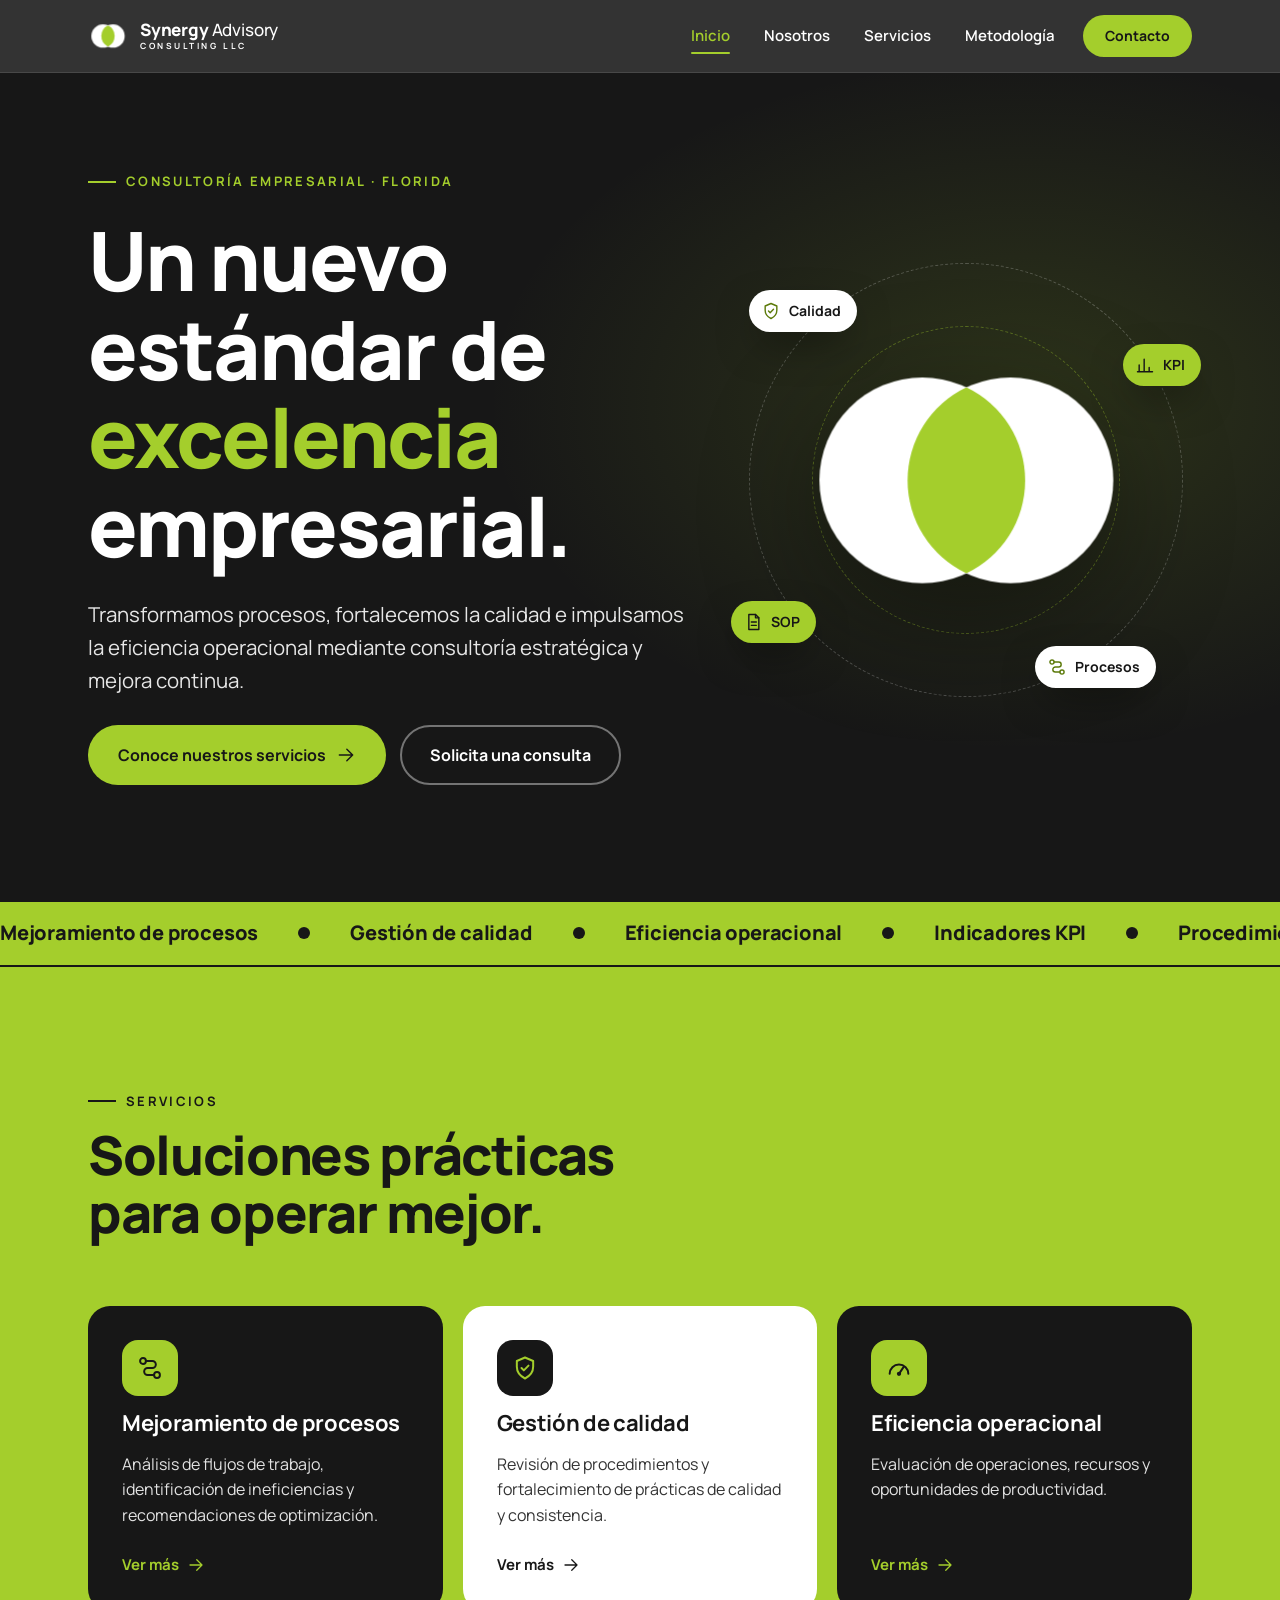
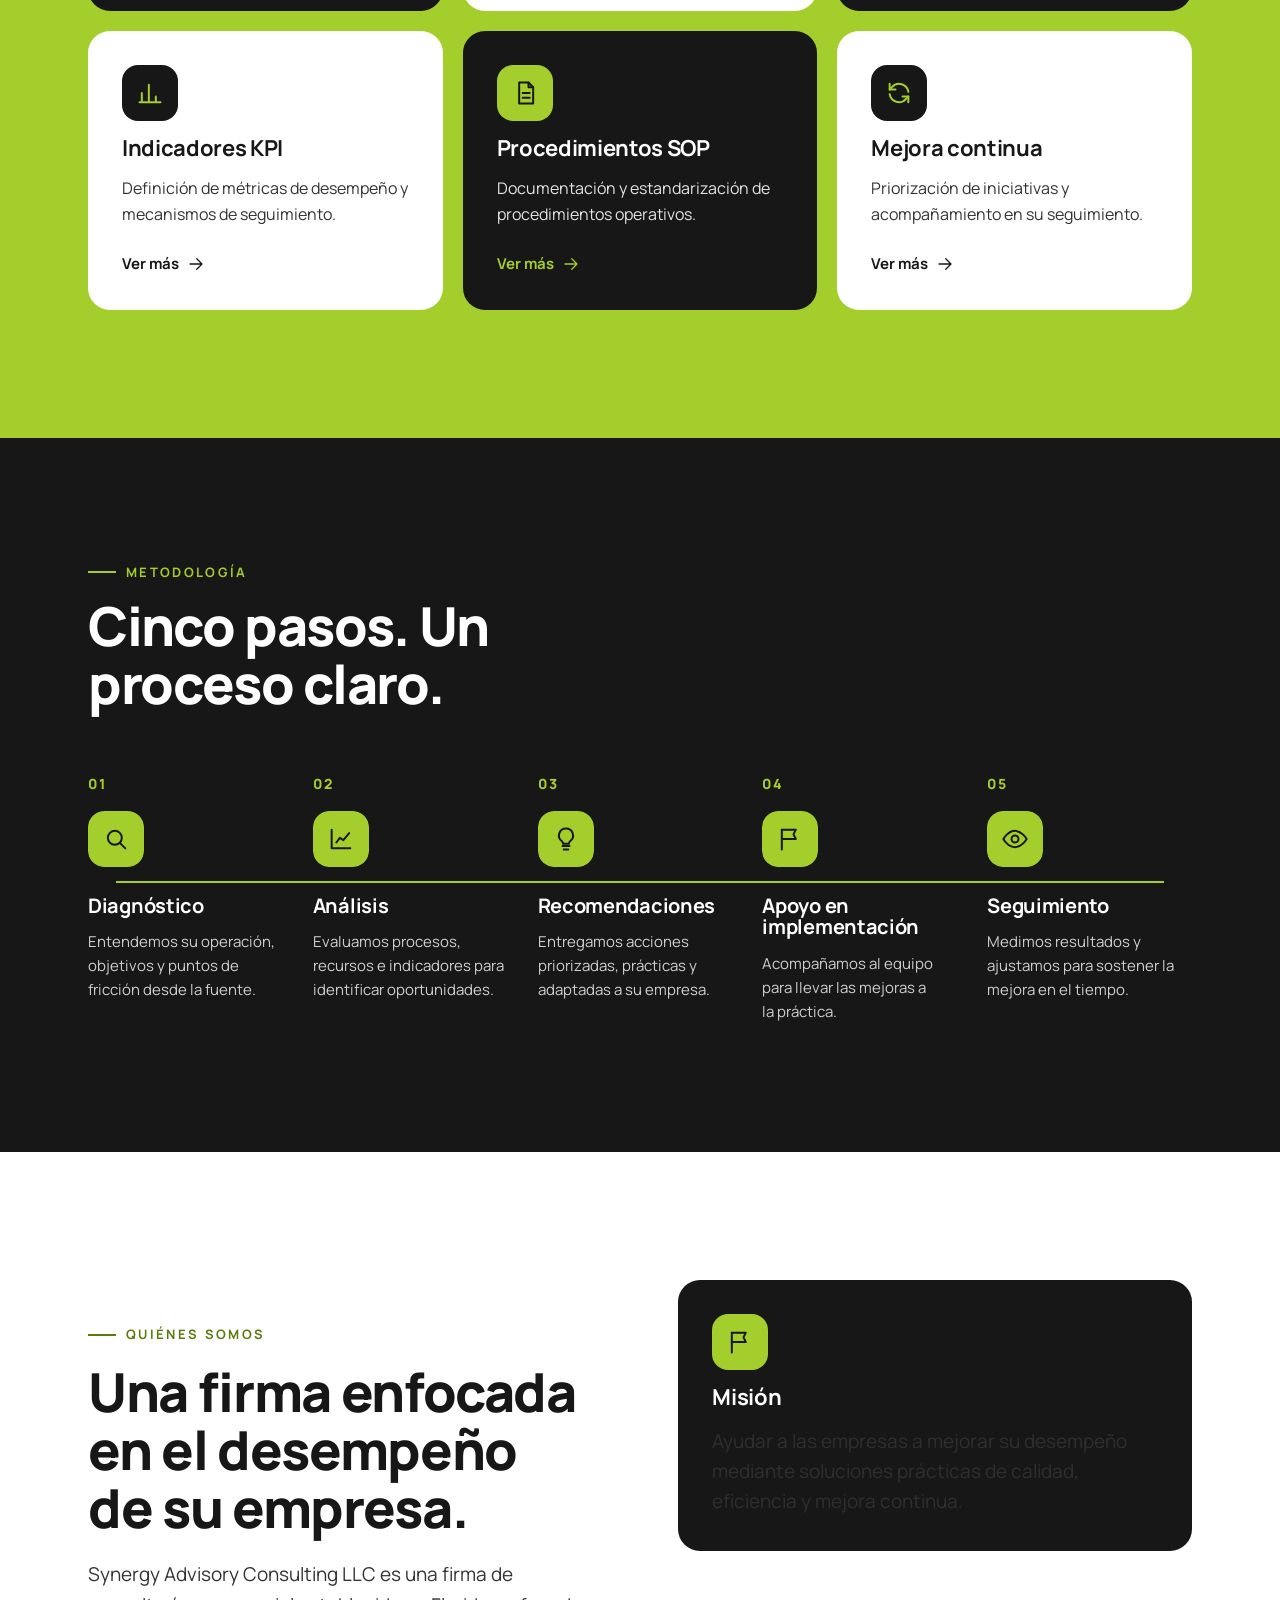
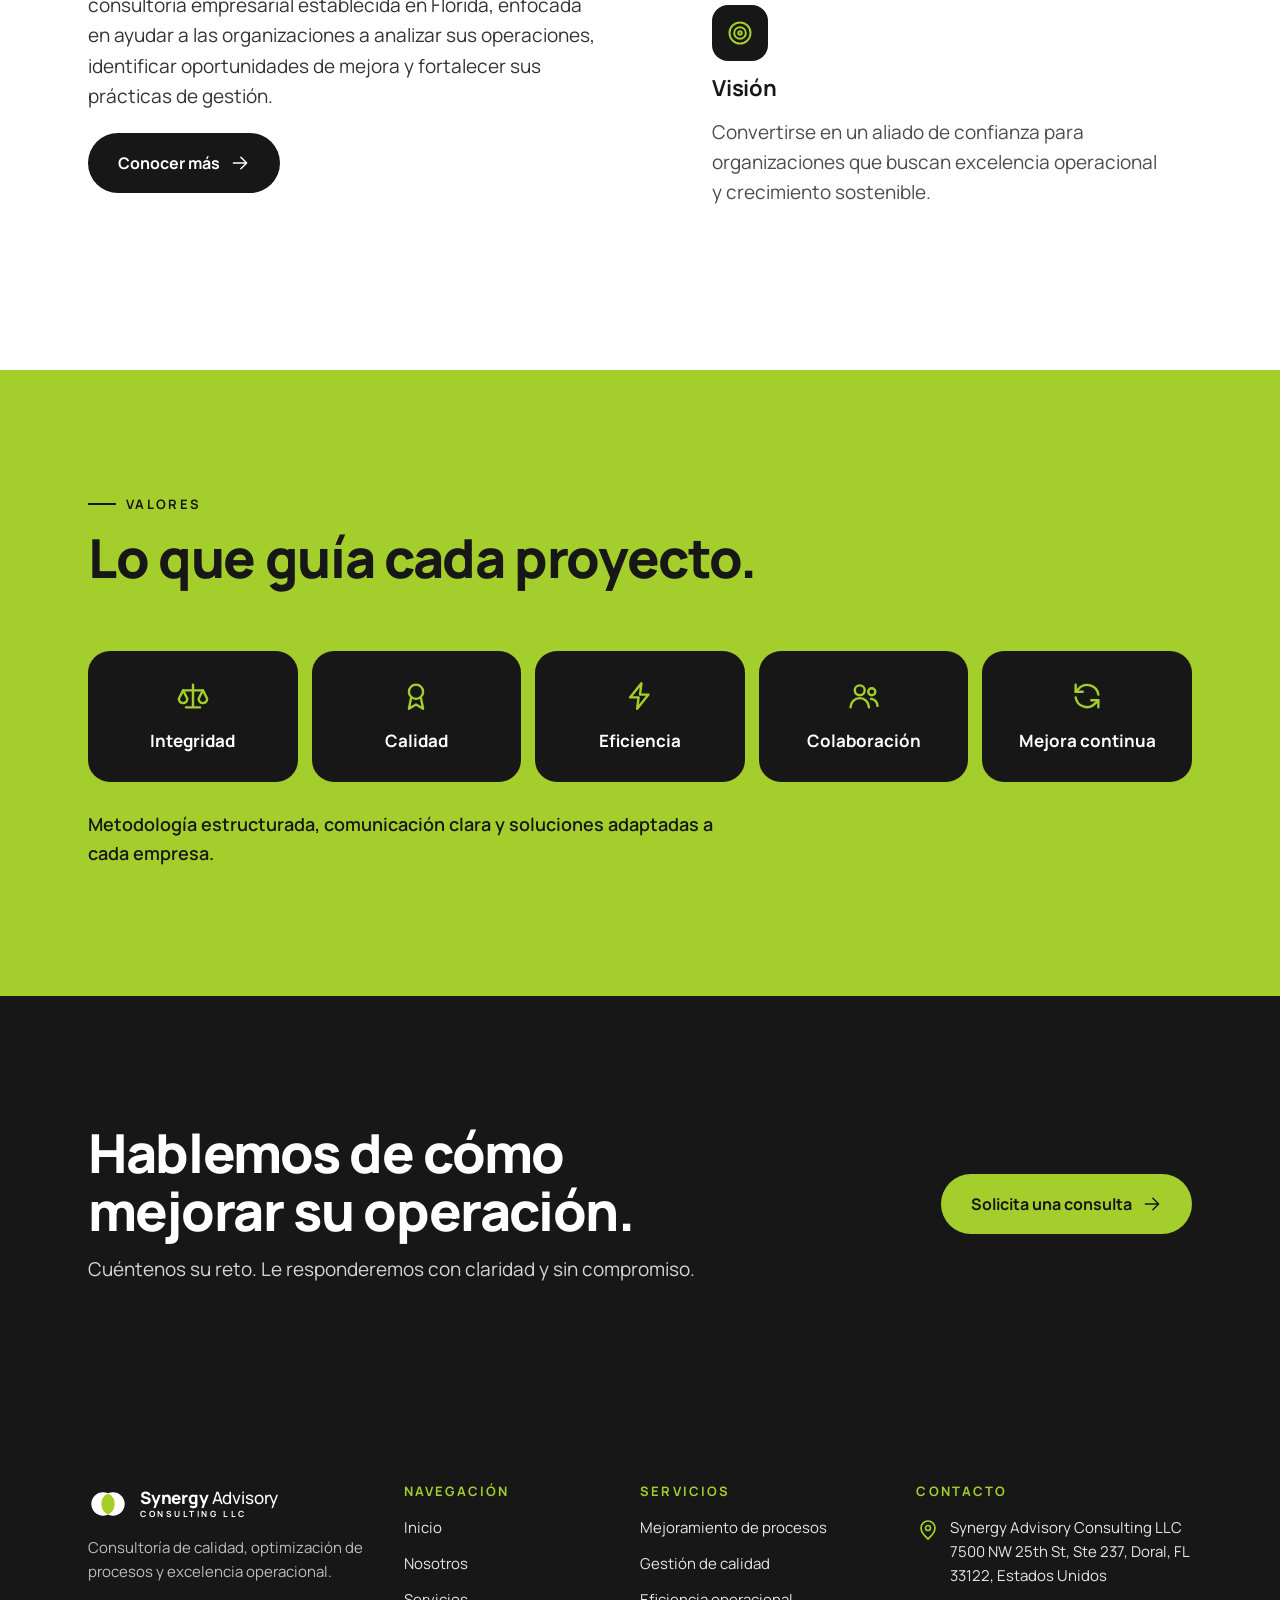
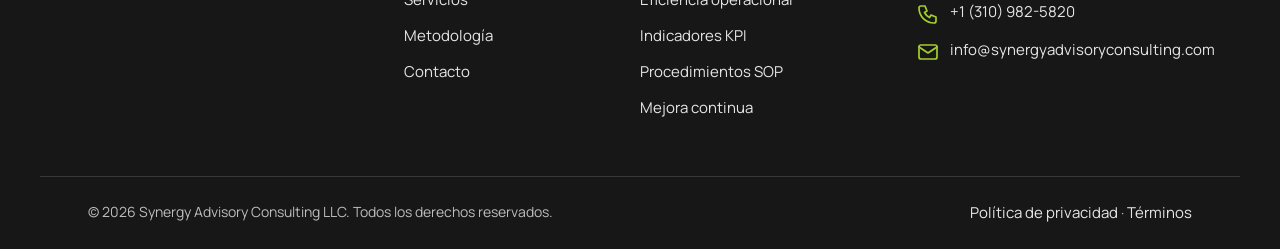
==== commit eed467a6: "Update index.html Add Phone" ====
--- a/index.html
+++ b/index.html
@@ -14,4 +14,4 @@
 <section class="sec ink"><div class="wrap"><div class="sh"><span class="eyebrow rv">Metodología</span><h2 class="rv" style="--d:70ms">Cinco pasos. Un proceso claro.</h2></div><ol class="steps"><li class="step rv" style="--d:0ms"><span class="sn">01</span><span class="ibox"><svg class="ic" viewBox="0 0 24 24" fill="none" stroke="currentColor" stroke-width="1.7" stroke-linecap="round" stroke-linejoin="round" aria-hidden="true"><circle cx="11" cy="11" r="6"/><path d="M20 20l-4.5-4.5"/></svg></span><h3>Diagnóstico</h3><p>Entendemos su operación, objetivos y puntos de fricción desde la fuente.</p></li><li class="step rv" style="--d:110ms"><span class="sn">02</span><span class="ibox"><svg class="ic" viewBox="0 0 24 24" fill="none" stroke="currentColor" stroke-width="1.7" stroke-linecap="round" stroke-linejoin="round" aria-hidden="true"><path d="M4 4v16h16"/><path d="M8 15l3-4 3 2 5-6"/></svg></span><h3>Análisis</h3><p>Evaluamos procesos, recursos e indicadores para identificar oportunidades.</p></li><li class="step rv" style="--d:220ms"><span class="sn">03</span><span class="ibox"><svg class="ic" viewBox="0 0 24 24" fill="none" stroke="currentColor" stroke-width="1.7" stroke-linecap="round" stroke-linejoin="round" aria-hidden="true"><path d="M9 18h6M10 21h4"/><path d="M12 3a6 6 0 0 0-3.5 10.9c.6.5 1 1.2 1 2.1h5c0-.9.4-1.6 1-2.1A6 6 0 0 0 12 3z"/></svg></span><h3>Recomendaciones</h3><p>Entregamos acciones priorizadas, prácticas y adaptadas a su empresa.</p></li><li class="step rv" style="--d:330ms"><span class="sn">04</span><span class="ibox"><svg class="ic" viewBox="0 0 24 24" fill="none" stroke="currentColor" stroke-width="1.7" stroke-linecap="round" stroke-linejoin="round" aria-hidden="true"><path d="M5 21V4"/><path d="M5 4h12l-2 4 2 4H5"/></svg></span><h3>Apoyo en implementación</h3><p>Acompañamos al equipo para llevar las mejoras a la práctica.</p></li><li class="step rv" style="--d:440ms"><span class="sn">05</span><span class="ibox"><svg class="ic" viewBox="0 0 24 24" fill="none" stroke="currentColor" stroke-width="1.7" stroke-linecap="round" stroke-linejoin="round" aria-hidden="true"><path d="M2 12s4-7 10-7 10 7 10 7-4 7-10 7S2 12 2 12z"/><circle cx="12" cy="12" r="3"/></svg></span><h3>Seguimiento</h3><p>Medimos resultados y ajustamos para sostener la mejora en el tiempo.</p></li></ol></div></section>
 <section class="sec"><div class="wrap two"><div><span class="eyebrow dark rv">Quiénes somos</span><h2 class="rv" style="--d:70ms">Una firma enfocada en el desempeño de su empresa.</h2><p class="rv" style="--d:140ms">Synergy Advisory Consulting LLC es una firma de consultoría empresarial establecida en Florida, enfocada en ayudar a las organizaciones a analizar sus operaciones, identificar oportunidades de mejora y fortalecer sus prácticas de gestión.</p><a class="btn ink rv" style="--d:200ms" href="nosotros.html">Conocer más <svg class="ic" viewBox="0 0 24 24" fill="none" stroke="currentColor" stroke-width="1.7" stroke-linecap="round" stroke-linejoin="round" aria-hidden="true"><path d="M4 12h16M13 5l7 7-7 7"/></svg></a></div>
 <div class="mv"><div class="card k rv"><span class="ibox"><svg class="ic" viewBox="0 0 24 24" fill="none" stroke="currentColor" stroke-width="1.7" stroke-linecap="round" stroke-linejoin="round" aria-hidden="true"><path d="M5 21V4"/><path d="M5 4h12l-2 4 2 4H5"/></svg></span><h3>Misión</h3><p>Ayudar a las empresas a mejorar su desempeño mediante soluciones prácticas de calidad, eficiencia y mejora continua.</p></div><div class="card w rv" style="--d:100ms"><span class="ibox"><svg class="ic" viewBox="0 0 24 24" fill="none" stroke="currentColor" stroke-width="1.7" stroke-linecap="round" stroke-linejoin="round" aria-hidden="true"><circle cx="12" cy="12" r="9"/><circle cx="12" cy="12" r="5"/><circle cx="12" cy="12" r="1.5"/></svg></span><h3>Visión</h3><p>Convertirse en un aliado de confianza para organizaciones que buscan excelencia operacional y crecimiento sostenible.</p></div></div></div></section>
-<section class="sec lime"><div class="wrap"><div class="sh"><span class="eyebrow ink rv">Valores</span><h2 class="rv" style="--d:70ms">Lo que guía cada proyecto.</h2></div><div class="vals"><div class="val rv" style="--d:0ms"><svg class="ic" viewBox="0 0 24 24" fill="none" stroke="currentColor" stroke-width="1.7" stroke-linecap="round" stroke-linejoin="round" aria-hidden="true"><path d="M12 4v16M7 20h10M5 8h14"/><path d="M5 8l-3 6a3 3 0 0 0 6 0zM19 8l-3 6a3 3 0 0 0 6 0z"/></svg><span>Integridad</span></div><div class="val rv" style="--d:70ms"><svg class="ic" viewBox="0 0 24 24" fill="none" stroke="currentColor" stroke-width="1.7" stroke-linecap="round" stroke-linejoin="round" aria-hidden="true"><circle cx="12" cy="9" r="5"/><path d="M8.5 13.5L7 21l5-3 5 3-1.5-7.5"/></svg><span>Calidad</span></div><div class="val rv" style="--d:140ms"><svg class="ic" viewBox="0 0 24 24" fill="none" stroke="currentColor" stroke-width="1.7" stroke-linecap="round" stroke-linejoin="round" aria-hidden="true"><path d="M13 3L5 13h6l-1 8 8-10h-6z"/></svg><span>Eficiencia</span></div><div class="val rv" style="--d:210ms"><svg class="ic" viewBox="0 0 24 24" fill="none" stroke="currentColor" stroke-width="1.7" stroke-linecap="round" stroke-linejoin="round" aria-hidden="true"><circle cx="9" cy="8" r="3.5"/><path d="M2.5 20a6.5 6.5 0 0 1 13 0"/><circle cx="17.5" cy="9" r="2.5"/><path d="M17 14a5 5 0 0 1 4.5 5"/></svg><span>Colaboración</span></div><div class="val rv" style="--d:280ms"><svg class="ic" viewBox="0 0 24 24" fill="none" stroke="currentColor" stroke-width="1.7" stroke-linecap="round" stroke-linejoin="round" aria-hidden="true"><path d="M20 11a8 8 0 0 0-14-4L4 9"/><path d="M4 4v5h5"/><path d="M4 13a8 8 0 0 0 14 4l2-2"/><path d="M20 20v-5h-5"/></svg><span>Mejora continua</span></div></div><p class="note rv">Metodología estructurada, comunicación clara y soluciones adaptadas a cada empresa.</p></div></section><section class="sec ink"><div class="wrap cta"><div><h2 class="rv">Hablemos de cómo mejorar su operación.</h2><p class="rv" style="--d:80ms">Cuéntenos su reto. Le responderemos con claridad y sin compromiso.</p></div><a class="btn lime rv" style="--d:140ms" href="contacto.html">Solicita una consulta <svg class="ic" viewBox="0 0 24 24" fill="none" stroke="currentColor" stroke-width="1.7" stroke-linecap="round" stroke-linejoin="round" aria-hidden="true"><path d="M4 12h16M13 5l7 7-7 7"/></svg></a></div></section></main><footer class="ft"><div class="wrap ft-g"><div><a class="brand" href="index.html"><svg class="lg " viewBox="0 0 48 48" aria-hidden="true"><circle class="c1" cx="18" cy="24" r="14"/><circle class="c2" cx="30" cy="24" r="14"/><path class="lens" d="M24 11.35A14 14 0 0 1 24 36.65A14 14 0 0 1 24 11.35Z"/></svg><span class="bt"><b>Synergy <i>Advisory</i></b><small>CONSULTING LLC</small></span></a><p>Consultoría de calidad, optimización de procesos y excelencia operacional.</p></div><div><h4>Navegación</h4><a href="index.html">Inicio</a><a href="nosotros.html">Nosotros</a><a href="servicios.html">Servicios</a><a href="metodologia.html">Metodología</a><a href="contacto.html">Contacto</a></div><div><h4>Servicios</h4><a href="servicios.html#process">Mejoramiento de procesos</a><a href="servicios.html#quality">Gestión de calidad</a><a href="servicios.html#efficiency">Eficiencia operacional</a><a href="servicios.html#kpi">Indicadores KPI</a><a href="servicios.html#sop">Procedimientos SOP</a><a href="servicios.html#loop">Mejora continua</a></div><div><h4>Contacto</h4><p class="addr"><svg class="ic" viewBox="0 0 24 24" fill="none" stroke="currentColor" stroke-width="1.7" stroke-linecap="round" stroke-linejoin="round" aria-hidden="true"><path d="M12 21s7-6.2 7-11a7 7 0 0 0-14 0c0 4.8 7 11 7 11z"/><circle cx="12" cy="10" r="2.5"/></svg><span>Synergy Advisory Consulting LLC<br>7500 NW 25th St, Ste 237, Doral, FL 33122, Estados Unidos</span></p><!-- Agregar aquí teléfono y correo corporativo cuando estén confirmados --></div></div><div class="wrap ft-b"><span>© <span id="yr">2026</span> Synergy Advisory Consulting LLC. Todos los derechos reservados.</span><span><a href="privacidad.html">Política de privacidad</a> · <a href="terminos.html">Términos</a></span></div></footer><script src="js/main.js" defer></script></body></html>+<section class="sec lime"><div class="wrap"><div class="sh"><span class="eyebrow ink rv">Valores</span><h2 class="rv" style="--d:70ms">Lo que guía cada proyecto.</h2></div><div class="vals"><div class="val rv" style="--d:0ms"><svg class="ic" viewBox="0 0 24 24" fill="none" stroke="currentColor" stroke-width="1.7" stroke-linecap="round" stroke-linejoin="round" aria-hidden="true"><path d="M12 4v16M7 20h10M5 8h14"/><path d="M5 8l-3 6a3 3 0 0 0 6 0zM19 8l-3 6a3 3 0 0 0 6 0z"/></svg><span>Integridad</span></div><div class="val rv" style="--d:70ms"><svg class="ic" viewBox="0 0 24 24" fill="none" stroke="currentColor" stroke-width="1.7" stroke-linecap="round" stroke-linejoin="round" aria-hidden="true"><circle cx="12" cy="9" r="5"/><path d="M8.5 13.5L7 21l5-3 5 3-1.5-7.5"/></svg><span>Calidad</span></div><div class="val rv" style="--d:140ms"><svg class="ic" viewBox="0 0 24 24" fill="none" stroke="currentColor" stroke-width="1.7" stroke-linecap="round" stroke-linejoin="round" aria-hidden="true"><path d="M13 3L5 13h6l-1 8 8-10h-6z"/></svg><span>Eficiencia</span></div><div class="val rv" style="--d:210ms"><svg class="ic" viewBox="0 0 24 24" fill="none" stroke="currentColor" stroke-width="1.7" stroke-linecap="round" stroke-linejoin="round" aria-hidden="true"><circle cx="9" cy="8" r="3.5"/><path d="M2.5 20a6.5 6.5 0 0 1 13 0"/><circle cx="17.5" cy="9" r="2.5"/><path d="M17 14a5 5 0 0 1 4.5 5"/></svg><span>Colaboración</span></div><div class="val rv" style="--d:280ms"><svg class="ic" viewBox="0 0 24 24" fill="none" stroke="currentColor" stroke-width="1.7" stroke-linecap="round" stroke-linejoin="round" aria-hidden="true"><path d="M20 11a8 8 0 0 0-14-4L4 9"/><path d="M4 4v5h5"/><path d="M4 13a8 8 0 0 0 14 4l2-2"/><path d="M20 20v-5h-5"/></svg><span>Mejora continua</span></div></div><p class="note rv">Metodología estructurada, comunicación clara y soluciones adaptadas a cada empresa.</p></div></section><section class="sec ink"><div class="wrap cta"><div><h2 class="rv">Hablemos de cómo mejorar su operación.</h2><p class="rv" style="--d:80ms">Cuéntenos su reto. Le responderemos con claridad y sin compromiso.</p></div><a class="btn lime rv" style="--d:140ms" href="contacto.html">Solicita una consulta <svg class="ic" viewBox="0 0 24 24" fill="none" stroke="currentColor" stroke-width="1.7" stroke-linecap="round" stroke-linejoin="round" aria-hidden="true"><path d="M4 12h16M13 5l7 7-7 7"/></svg></a></div></section></main><footer class="ft"><div class="wrap ft-g"><div><a class="brand" href="index.html"><svg class="lg " viewBox="0 0 48 48" aria-hidden="true"><circle class="c1" cx="18" cy="24" r="14"/><circle class="c2" cx="30" cy="24" r="14"/><path class="lens" d="M24 11.35A14 14 0 0 1 24 36.65A14 14 0 0 1 24 11.35Z"/></svg><span class="bt"><b>Synergy <i>Advisory</i></b><small>CONSULTING LLC</small></span></a><p>Consultoría de calidad, optimización de procesos y excelencia operacional.</p></div><div><h4>Navegación</h4><a href="index.html">Inicio</a><a href="nosotros.html">Nosotros</a><a href="servicios.html">Servicios</a><a href="metodologia.html">Metodología</a><a href="contacto.html">Contacto</a></div><div><h4>Servicios</h4><a href="servicios.html#process">Mejoramiento de procesos</a><a href="servicios.html#quality">Gestión de calidad</a><a href="servicios.html#efficiency">Eficiencia operacional</a><a href="servicios.html#kpi">Indicadores KPI</a><a href="servicios.html#sop">Procedimientos SOP</a><a href="servicios.html#loop">Mejora continua</a></div><div><h4>Contacto</h4><p class="addr"><svg class="ic" viewBox="0 0 24 24" fill="none" stroke="currentColor" stroke-width="1.7" stroke-linecap="round" stroke-linejoin="round" aria-hidden="true"><path d="M12 21s7-6.2 7-11a7 7 0 0 0-14 0c0 4.8 7 11 7 11z"/><circle cx="12" cy="10" r="2.5"/></svg><span>Synergy Advisory Consulting LLC<br>7500 NW 25th St, Ste 237, Doral, FL 33122, Estados Unidos</span></p><p class="addr"><svg class="ic" viewBox="0 0 24 24" fill="none" stroke="currentColor" stroke-width="1.7" stroke-linecap="round" stroke-linejoin="round" aria-hidden="true"><path d="M5 4h4l2 5-2.5 1.5a11 11 0 0 0 5 5L15 13l5 2v4a2 2 0 0 1-2 2A15 15 0 0 1 3 6a2 2 0 0 1 2-2z"/></svg><span><a href="tel:+13109825820">+1 (310) 982-5820</a></span></p><p class="addr"><svg class="ic" viewBox="0 0 24 24" fill="none" stroke="currentColor" stroke-width="1.7" stroke-linecap="round" stroke-linejoin="round" aria-hidden="true"><rect x="3" y="5" width="18" height="14" rx="2"/><path d="M3 7l9 6 9-6"/></svg><span><a href="mailto:info@synergyadvisoryconsulting.com">info@synergyadvisoryconsulting.com</a></span></p></div></div><div class="wrap ft-b"><span>© <span id="yr">2026</span> Synergy Advisory Consulting LLC. Todos los derechos reservados.</span><span><a href="privacidad.html">Política de privacidad</a> · <a href="terminos.html">Términos</a></span></div></footer><script src="js/main.js" defer></script></body></html>
